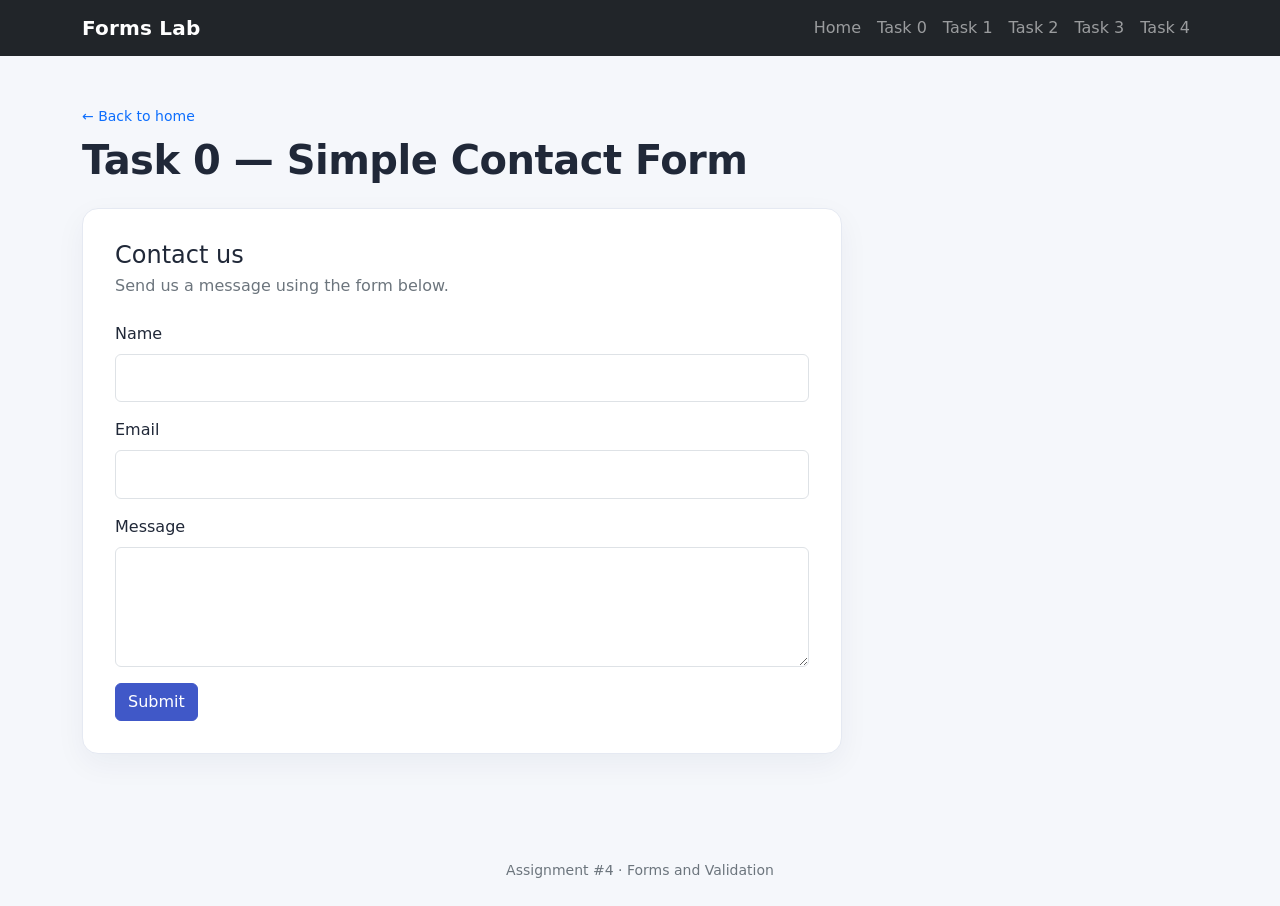
==== task0.html @ e8d1a10a "Add files via upload" ====
<!DOCTYPE html>
<html lang="en">
<head><meta charset="UTF-8"><meta name="viewport" content="width=device-width, initial-scale=1.0">
<title>Task 0 — Simple Contact Form | Forms Lab</title>
<link href="https://cdn.jsdelivr.net/npm/bootstrap@5.3.3/dist/css/bootstrap.min.css" rel="stylesheet">
<link rel="stylesheet" href="../style.css"></head>
<body><nav class="navbar navbar-expand-lg navbar-dark bg-dark">
  <div class="container">
    <a class="navbar-brand fw-semibold" href="../index.html">Forms Lab</a>
    <button class="navbar-toggler" type="button" data-bs-toggle="collapse" data-bs-target="#mainNav" aria-controls="mainNav" aria-expanded="false" aria-label="Toggle navigation"><span class="navbar-toggler-icon"></span></button>
    <div class="collapse navbar-collapse" id="mainNav"><div class="navbar-nav ms-auto">
      <a class="nav-link" href="../index.html">Home</a><a class="nav-link" href="task0.html">Task 0</a><a class="nav-link" href="task1.html">Task 1</a><a class="nav-link" href="task2.html">Task 2</a><a class="nav-link" href="task3.html">Task 3</a><a class="nav-link" href="task4.html">Task 4</a>
    </div></div>
  </div>
</nav>
<main class="container py-5"><div class="page-heading mb-4"><a href="../index.html" class="text-decoration-none small">← Back to home</a><h1 class="mt-2">Task 0 — Simple Contact Form</h1></div>

<div class="form-panel">
  <h2 class="h4 mb-1">Contact us</h2><p class="text-secondary mb-4">Send us a message using the form below.</p>
  <form action="#" method="get">
    <div class="mb-3"><label for="name" class="form-label">Name</label><input id="name" name="name" type="text" class="form-control"></div>
    <div class="mb-3"><label for="email" class="form-label">Email</label><input id="email" name="email" type="email" class="form-control"></div>
    <div class="mb-3"><label for="message" class="form-label">Message</label><textarea id="message" name="message" class="form-control" rows="4"></textarea></div>
    <button type="submit" class="btn btn-primary">Submit</button>
  </form>
</div>

</main><footer class="py-4 text-center text-secondary"><small>Assignment #4 · Forms and Validation</small></footer>

</body></html>
---- style.css ----
body {
  background: #f5f7fb;
  color: #202838;
  min-height: 100vh;
}
.navbar-brand { letter-spacing: .2px; }
.hero {
  color: #fff;
  background: linear-gradient(125deg, #243b80, #526bd5);
  box-shadow: 0 12px 35px rgba(40, 57, 120, .16);
}
.hero .btn { background: #fff; border-color: #fff; color: #243b80; }
.hero .btn:hover { background: #e9edff; border-color: #e9edff; }
.task-card {
  display: block;
  height: 100%;
  padding: 1.25rem;
  background: #fff;
  border: 1px solid #e5e9f2;
  border-radius: 1rem;
  color: inherit;
  text-decoration: none;
  transition: transform .15s ease, box-shadow .15s ease;
}
.task-card:hover {
  transform: translateY(-3px);
  box-shadow: 0 10px 24px rgba(25, 40, 80, .09);
}
.task-card h3 { font-size: 1.1rem; margin-top: .65rem; }
.task-card p { color: #667085; margin-bottom: 0; }
.task-number {
  display: inline-block;
  padding: .25rem .6rem;
  border-radius: 999px;
  background: #edf0ff;
  color: #3048a0;
  font-size: .8rem;
  font-weight: 700;
}
.page-heading h1 { font-weight: 750; letter-spacing: -.5px; }
.form-panel {
  max-width: 760px;
  padding: 2rem;
  border: 1px solid #e5e9f2;
  border-radius: 1rem;
  background: #fff;
  box-shadow: 0 10px 30px rgba(25, 40, 80, .05);
}
.form-control, .form-select { padding: .7rem .85rem; }
.btn-primary { background: #4058c8; border-color: #4058c8; }
.btn-primary:hover { background: #3046ac; border-color: #3046ac; }
footer { margin-top: 2rem; }
@media (max-width: 576px) {
  .form-panel { padding: 1.25rem; }
}
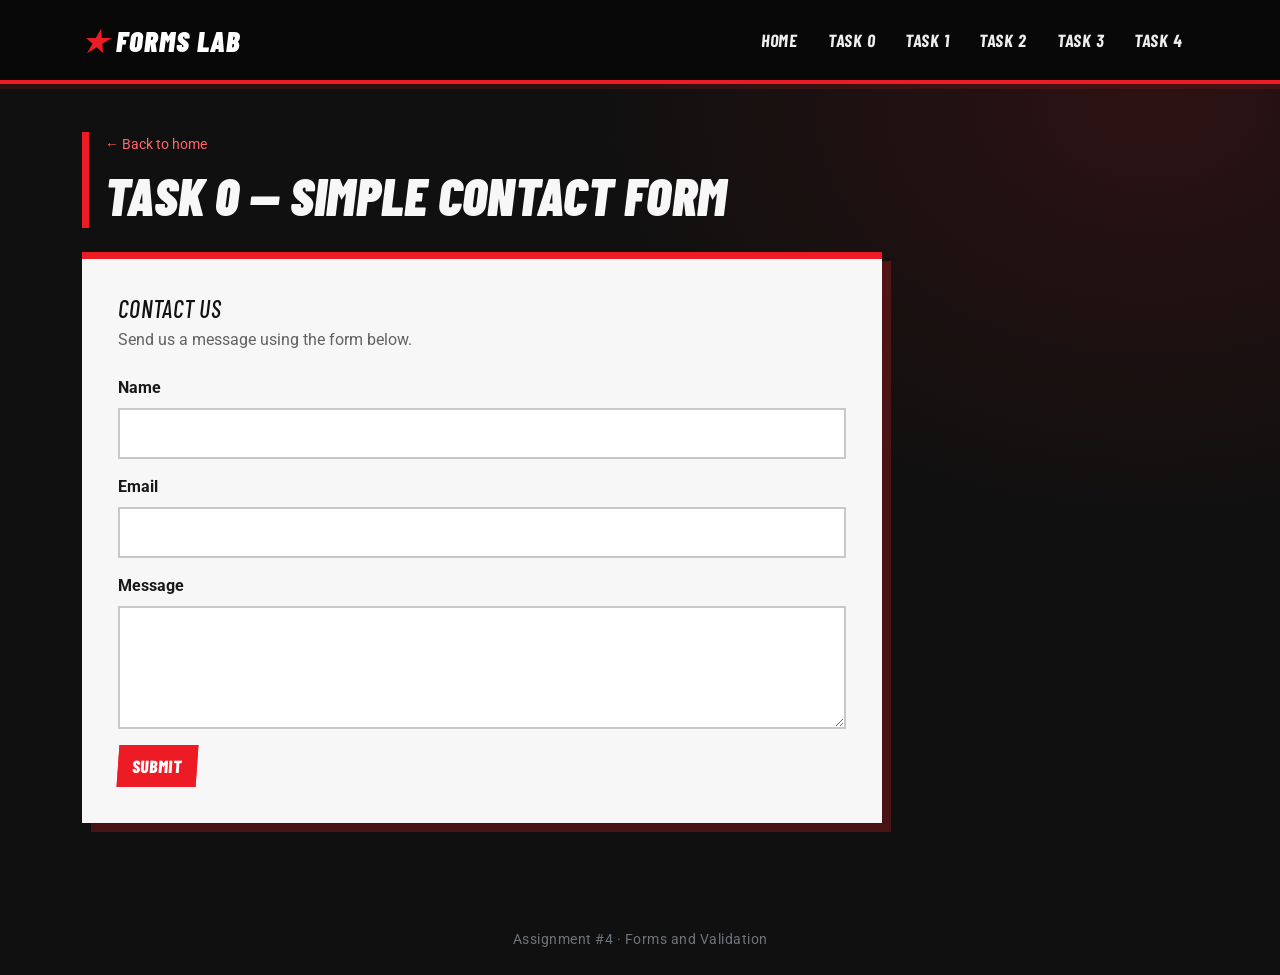
==== commit 29bdb99b: "asdawd" ====
--- a/task0.html
+++ b/task0.html
@@ -1,30 +1,70 @@
+
 <!DOCTYPE html>
 <html lang="en">
-<head><meta charset="UTF-8"><meta name="viewport" content="width=device-width, initial-scale=1.0">
-<title>Task 0 — Simple Contact Form | Forms Lab</title>
-<link href="https://cdn.jsdelivr.net/npm/bootstrap@5.3.3/dist/css/bootstrap.min.css" rel="stylesheet">
-<link rel="stylesheet" href="../style.css"></head>
-<body><nav class="navbar navbar-expand-lg navbar-dark bg-dark">
+<head>
+  <meta charset="UTF-8">
+  <meta name="viewport" content="width=device-width, initial-scale=1.0">
+  <title>Task 0 — Simple Contact Form | Forms Lab</title>
+  <link href="https://cdn.jsdelivr.net/npm/bootstrap@5.3.3/dist/css/bootstrap.min.css" rel="stylesheet">
+  <link rel="stylesheet" href="style.css">
+</head>
+<body>
+
+<nav class="navbar navbar-expand-lg navbar-dark bg-dark">
   <div class="container">
-    <a class="navbar-brand fw-semibold" href="../index.html">Forms Lab</a>
-    <button class="navbar-toggler" type="button" data-bs-toggle="collapse" data-bs-target="#mainNav" aria-controls="mainNav" aria-expanded="false" aria-label="Toggle navigation"><span class="navbar-toggler-icon"></span></button>
-    <div class="collapse navbar-collapse" id="mainNav"><div class="navbar-nav ms-auto">
-      <a class="nav-link" href="../index.html">Home</a><a class="nav-link" href="task0.html">Task 0</a><a class="nav-link" href="task1.html">Task 1</a><a class="nav-link" href="task2.html">Task 2</a><a class="nav-link" href="task3.html">Task 3</a><a class="nav-link" href="task4.html">Task 4</a>
-    </div></div>
+    <a class="navbar-brand fw-semibold" href="index.html">Forms Lab</a>
+    <button class="navbar-toggler" type="button" data-bs-toggle="collapse" data-bs-target="#mainNav" aria-controls="mainNav" aria-expanded="false" aria-label="Toggle navigation">
+      <span class="navbar-toggler-icon"></span>
+    </button>
+    <div class="collapse navbar-collapse" id="mainNav">
+      <div class="navbar-nav ms-auto">
+        <a class="nav-link" href="index.html">Home</a>
+        <a class="nav-link" href="task0.html">Task 0</a>
+        <a class="nav-link" href="task1.html">Task 1</a>
+        <a class="nav-link" href="task2.html">Task 2</a>
+        <a class="nav-link" href="task3.html">Task 3</a>
+        <a class="nav-link" href="task4.html">Task 4</a>
+      </div>
+    </div>
   </div>
 </nav>
-<main class="container py-5"><div class="page-heading mb-4"><a href="../index.html" class="text-decoration-none small">← Back to home</a><h1 class="mt-2">Task 0 — Simple Contact Form</h1></div>
 
-<div class="form-panel">
-  <h2 class="h4 mb-1">Contact us</h2><p class="text-secondary mb-4">Send us a message using the form below.</p>
-  <form action="#" method="get">
-    <div class="mb-3"><label for="name" class="form-label">Name</label><input id="name" name="name" type="text" class="form-control"></div>
-    <div class="mb-3"><label for="email" class="form-label">Email</label><input id="email" name="email" type="email" class="form-control"></div>
-    <div class="mb-3"><label for="message" class="form-label">Message</label><textarea id="message" name="message" class="form-control" rows="4"></textarea></div>
-    <button type="submit" class="btn btn-primary">Submit</button>
-  </form>
-</div>
+<main class="container py-5">
+  <div class="page-heading mb-4">
+    <a href="index.html" class="text-decoration-none small">← Back to home</a>
+    <h1 class="mt-2">Task 0 — Simple Contact Form</h1>
+  </div>
 
-</main><footer class="py-4 text-center text-secondary"><small>Assignment #4 · Forms and Validation</small></footer>
+  <div class="form-panel">
+    <h2 class="h4 mb-1">Contact us</h2>
+    <p class="text-secondary mb-4">
+      Send us a message using the form below.
+    </p>
 
-</body></html>+    <form action="#" method="get">
+      <div class="mb-3">
+        <label for="name" class="form-label">Name</label>
+        <input id="name" name="name" type="text" class="form-control">
+      </div>
+
+      <div class="mb-3">
+        <label for="email" class="form-label">Email</label>
+        <input id="email" name="email" type="email" class="form-control">
+      </div>
+
+      <div class="mb-3">
+        <label for="message" class="form-label">Message</label>
+        <textarea id="message" name="message" class="form-control" rows="4"></textarea>
+      </div>
+
+      <button type="submit" class="btn btn-primary">Submit</button>
+    </form>
+  </div>
+</main>
+
+<footer class="py-4 text-center text-secondary">
+  <small>Assignment #4 · Forms and Validation</small>
+</footer>
+
+</body>
+</html>
--- a/style.css
+++ b/style.css
@@ -1,55 +1,413 @@
+
+/* PERSONA 5 INSPIRED THEME */
+
+@import url('https://fonts.googleapis.com/css2?family=Barlow+Condensed:wght@500;600;700;800;900&family=Roboto:wght@400;500;700;900&display=swap');
+
+:root {
+  --p5-red: #ed1c24;
+  --p5-red-dark: #b80f18;
+  --p5-black: #101010;
+  --p5-panel: #1b1b1b;
+  --p5-white: #f7f7f7;
+  --p5-gray: #b9b9b9;
+}
+
+* {
+  box-sizing: border-box;
+}
+
 body {
-  background: #f5f7fb;
-  color: #202838;
   min-height: 100vh;
-}
-.navbar-brand { letter-spacing: .2px; }
+  margin: 0;
+  color: var(--p5-white);
+  background:
+    radial-gradient(
+      ellipse at 90% 10%,
+      rgba(237, 28, 36, .13),
+      transparent 35%
+    ),
+    var(--p5-black);
+  font-family: 'Roboto', Arial, sans-serif;
+}
+
+/* NAVIGATION */
+
+.navbar,
+.navbar.bg-dark {
+  background: #080808 !important;
+  border-bottom: 4px solid var(--p5-red);
+  box-shadow: 0 5px 0 rgba(237, 28, 36, .13);
+}
+
+.navbar .container {
+  padding-top: .35rem;
+  padding-bottom: .35rem;
+}
+
+.navbar-brand {
+  color: #fff !important;
+  font-family: 'Barlow Condensed', Impact, sans-serif;
+  font-size: 1.8rem;
+  font-weight: 900 !important;
+  font-style: italic;
+  letter-spacing: 1px;
+  text-transform: uppercase;
+}
+
+.navbar-brand::before {
+  content: '★ ';
+  color: var(--p5-red);
+}
+
+.navbar .nav-link {
+  margin: .15rem;
+  padding: .55rem .8rem !important;
+  color: #eee !important;
+  font-family: 'Barlow Condensed', Impact, sans-serif;
+  font-size: 1.1rem;
+  font-weight: 700;
+  letter-spacing: .5px;
+  text-transform: uppercase;
+  transform: skew(-5deg);
+  transition: background .15s ease, color .15s ease;
+}
+
+.navbar .nav-link:hover,
+.navbar .nav-link.active {
+  color: #fff !important;
+  background: var(--p5-red);
+}
+
+.navbar-toggler {
+  border-color: var(--p5-red);
+}
+
+.navbar-toggler:focus {
+  box-shadow: 0 0 0 .2rem rgba(237, 28, 36, .3);
+}
+
+/* HERO SECTION */
+
 .hero {
-  color: #fff;
-  background: linear-gradient(125deg, #243b80, #526bd5);
-  box-shadow: 0 12px 35px rgba(40, 57, 120, .16);
-}
-.hero .btn { background: #fff; border-color: #fff; color: #243b80; }
-.hero .btn:hover { background: #e9edff; border-color: #e9edff; }
+  position: relative;
+  overflow: hidden;
+  color: #fff;
+  background: linear-gradient(
+    115deg,
+    #000 0%,
+    #181818 60%,
+    #780008 100%
+  );
+  border: 2px solid var(--p5-red);
+  border-left: 10px solid var(--p5-red);
+  border-radius: 0 !important;
+  box-shadow: 10px 10px 0 rgba(237, 28, 36, .17);
+  transform: skew(-1deg);
+}
+
+.hero > * {
+  transform: skew(1deg);
+}
+
+.hero::after {
+  content: 'PHANTOM';
+  position: absolute;
+  right: -1rem;
+  bottom: -2.7rem;
+  color: rgba(255, 255, 255, .045);
+  font-family: 'Barlow Condensed', Impact, sans-serif;
+  font-size: clamp(5rem, 15vw, 12rem);
+  font-weight: 900;
+  font-style: italic;
+  pointer-events: none;
+}
+
+.hero .text-uppercase {
+  color: var(--p5-red);
+  letter-spacing: 3px;
+}
+
+.hero h1,
+.page-heading h1,
+main h2,
+.task-card h3 {
+  font-family: 'Barlow Condensed', Impact, sans-serif;
+  font-weight: 900;
+  font-style: italic;
+  text-transform: uppercase;
+  letter-spacing: .3px;
+}
+
+.hero h1 {
+  line-height: .98;
+  text-shadow: 3px 3px 0 var(--p5-red);
+}
+
+.hero .lead {
+  color: #dedede;
+  max-width: 650px;
+}
+
+/* SECTION HEADINGS */
+
+main h2 {
+  color: #fff;
+}
+
+main h2::after {
+  content: '';
+  display: block;
+  width: 70px;
+  height: 4px;
+  margin-top: .45rem;
+  background: var(--p5-red);
+}
+
+/* TASK CARDS */
+
 .task-card {
+  position: relative;
   display: block;
   height: 100%;
-  padding: 1.25rem;
-  background: #fff;
-  border: 1px solid #e5e9f2;
-  border-radius: 1rem;
-  color: inherit;
+  padding: 1.35rem;
+  color: #151515;
   text-decoration: none;
-  transition: transform .15s ease, box-shadow .15s ease;
-}
+  background: var(--p5-white);
+  border: 0;
+  border-left: 7px solid var(--p5-red);
+  border-radius: 0;
+  box-shadow: 5px 5px 0 rgba(237, 28, 36, .3);
+  clip-path: polygon(
+    0 0,
+    100% 0,
+    100% 88%,
+    92% 100%,
+    0 100%
+  );
+  transition:
+    transform .16s ease,
+    background .16s ease,
+    color .16s ease;
+}
+
 .task-card:hover {
-  transform: translateY(-3px);
-  box-shadow: 0 10px 24px rgba(25, 40, 80, .09);
-}
-.task-card h3 { font-size: 1.1rem; margin-top: .65rem; }
-.task-card p { color: #667085; margin-bottom: 0; }
+  color: #fff;
+  background: var(--p5-red);
+  transform: translate(-3px, -3px) rotate(-.4deg);
+  box-shadow: 8px 8px 0 rgba(255, 255, 255, .12);
+}
+
+.task-card h3 {
+  font-size: 1.45rem;
+  margin-top: .65rem;
+}
+
+.task-card p {
+  color: #555;
+  margin-bottom: 0;
+}
+
+.task-card:hover p {
+  color: #fff;
+}
+
 .task-number {
   display: inline-block;
-  padding: .25rem .6rem;
-  border-radius: 999px;
-  background: #edf0ff;
-  color: #3048a0;
-  font-size: .8rem;
+  padding: .25rem .65rem;
+  color: #fff;
+  background: var(--p5-red);
+  border-radius: 0;
+  font-family: 'Barlow Condensed', Impact, sans-serif;
+  font-size: .95rem;
+  font-weight: 800;
+  letter-spacing: 1px;
+  text-transform: uppercase;
+}
+
+.task-card:hover .task-number {
+  color: var(--p5-red);
+  background: #fff;
+}
+
+/* TASK PAGE HEADINGS */
+
+.page-heading {
+  border-left: 7px solid var(--p5-red);
+  padding-left: 1rem;
+}
+
+.page-heading h1 {
+  font-size: clamp(2rem, 5vw, 3.3rem);
+}
+
+.page-heading a {
+  color: #ff656a !important;
+}
+
+.page-heading a:hover {
+  color: #fff !important;
+}
+
+/* FORMS */
+
+.form-panel {
+  max-width: 800px;
+  padding: clamp(1.25rem, 4vw, 2.25rem);
+  color: #181818;
+  background: var(--p5-white);
+  border: 0;
+  border-top: 7px solid var(--p5-red);
+  border-radius: 0;
+  box-shadow: 9px 9px 0 rgba(237, 28, 36, .25);
+}
+
+.form-panel h2 {
+  color: #111;
+}
+
+.form-panel h2::after {
+  display: none;
+}
+
+.form-panel p,
+.form-panel .text-secondary {
+  color: #626262 !important;
+}
+
+.form-label {
+  color: #181818;
   font-weight: 700;
 }
-.page-heading h1 { font-weight: 750; letter-spacing: -.5px; }
-.form-panel {
-  max-width: 760px;
-  padding: 2rem;
-  border: 1px solid #e5e9f2;
-  border-radius: 1rem;
-  background: #fff;
-  box-shadow: 0 10px 30px rgba(25, 40, 80, .05);
-}
-.form-control, .form-select { padding: .7rem .85rem; }
-.btn-primary { background: #4058c8; border-color: #4058c8; }
-.btn-primary:hover { background: #3046ac; border-color: #3046ac; }
-footer { margin-top: 2rem; }
+
+.form-text {
+  color: #666;
+}
+
+.form-control,
+.form-select {
+  padding: .72rem .85rem;
+  color: #171717;
+  background-color: #fff;
+  border: 2px solid #c8c8c8;
+  border-radius: 0;
+}
+
+.form-control:focus,
+.form-select:focus {
+  border-color: var(--p5-red);
+  box-shadow: 0 0 0 .22rem rgba(237, 28, 36, .16);
+}
+
+/* CHECKBOXES AND RADIO BUTTONS */
+
+.form-check-input {
+  border: 2px solid #999;
+  border-radius: 0 !important;
+}
+
+.form-check-input:checked {
+  background-color: var(--p5-red);
+  border-color: var(--p5-red);
+}
+
+.form-check-input:focus {
+  border-color: var(--p5-red);
+  box-shadow: 0 0 0 .2rem rgba(237, 28, 36, .2);
+}
+
+/* BUTTONS */
+
+.btn {
+  border-radius: 0;
+  font-family: 'Barlow Condensed', Impact, sans-serif;
+  font-size: 1.1rem;
+  font-weight: 800;
+  letter-spacing: .7px;
+  text-transform: uppercase;
+  transform: skew(-4deg);
+  transition: transform .15s ease, background .15s ease;
+}
+
+.btn:hover {
+  transform: skew(-4deg) translateY(-2px);
+}
+
+.btn-primary,
+.hero .btn {
+  color: #fff;
+  background: var(--p5-red);
+  border: 2px solid var(--p5-red);
+}
+
+.btn-primary:hover,
+.hero .btn:hover {
+  color: #fff;
+  background: var(--p5-red-dark);
+  border-color: var(--p5-red-dark);
+}
+
+.btn-outline-secondary {
+  color: #333;
+  border: 2px solid #555;
+}
+
+.btn-outline-secondary:hover {
+  color: #fff;
+  background: #222;
+  border-color: #222;
+}
+
+/* ALERTS AND FOOTER */
+
+.alert {
+  color: #eee;
+  background: #1d1d1d;
+  border: 1px solid #444 !important;
+  border-left: 5px solid var(--p5-red) !important;
+  border-radius: 0;
+}
+
+footer {
+  margin-top: 2rem;
+  color: #888 !important;
+}
+
+footer small {
+  letter-spacing: .5px;
+}
+
+/* VALIDATION STATES */
+
+.was-validated .form-control:valid,
+.form-control.is-valid,
+.was-validated .form-select:valid,
+.form-select.is-valid {
+  border-color: #198754;
+}
+
+.was-validated .form-control:invalid,
+.form-control.is-invalid,
+.was-validated .form-select:invalid,
+.form-select.is-invalid {
+  border-color: var(--p5-red);
+}
+
+/* MOBILE */
+
 @media (max-width: 576px) {
-  .form-panel { padding: 1.25rem; }
-}
+  .hero {
+    padding: 1.5rem !important;
+  }
+
+  .hero h1 {
+    font-size: 2.7rem;
+  }
+
+  .form-panel {
+    padding: 1.25rem;
+  }
+
+  .navbar .nav-link {
+    display: inline-block;
+  }
+}
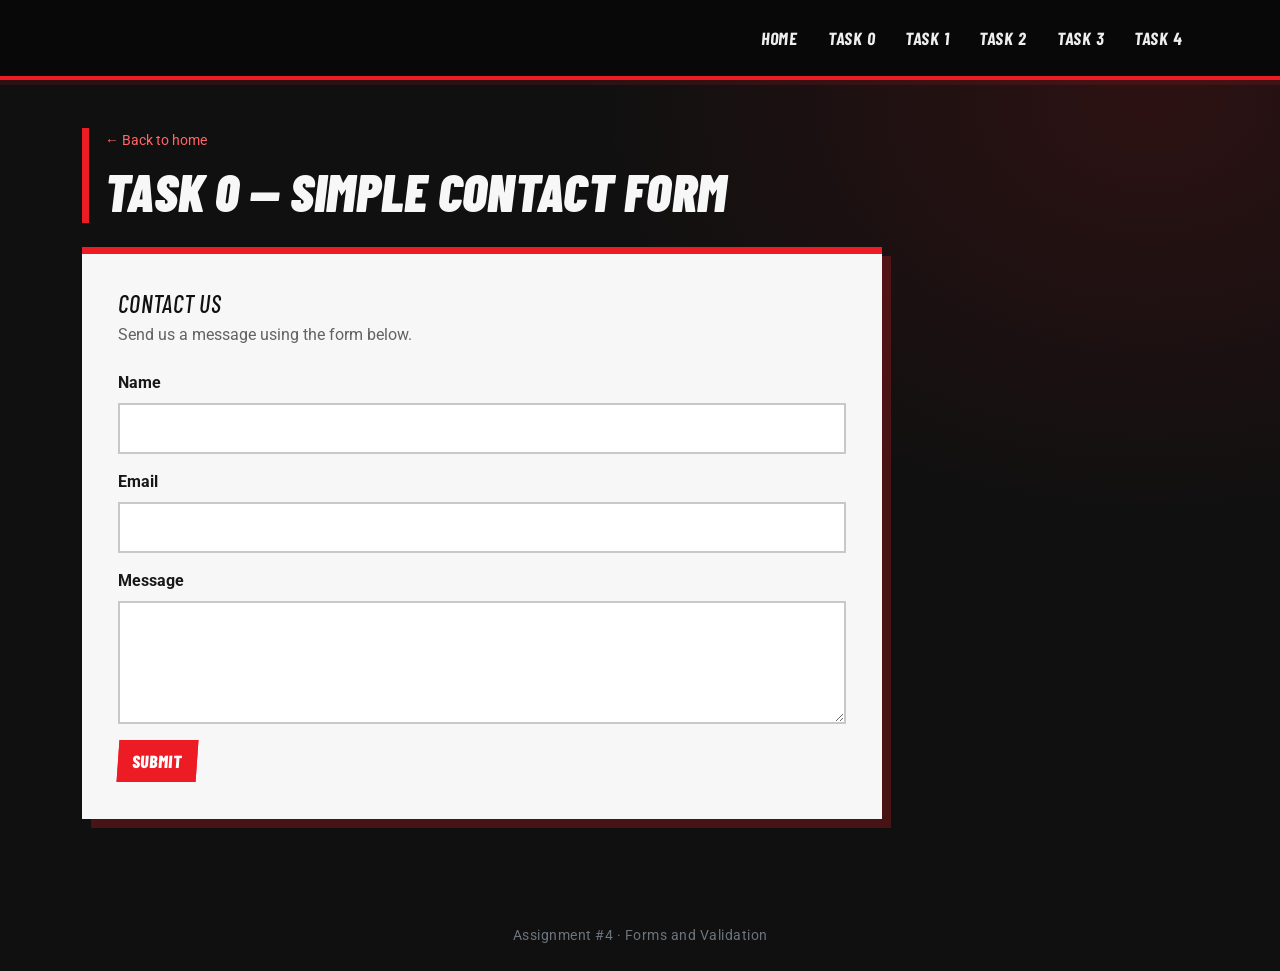
==== commit 1664b42d: "asd" ====
--- a/task0.html
+++ b/task0.html
@@ -12,7 +12,6 @@
 
 <nav class="navbar navbar-expand-lg navbar-dark bg-dark">
   <div class="container">
-    <a class="navbar-brand fw-semibold" href="index.html">Forms Lab</a>
     <button class="navbar-toggler" type="button" data-bs-toggle="collapse" data-bs-target="#mainNav" aria-controls="mainNav" aria-expanded="false" aria-label="Toggle navigation">
       <span class="navbar-toggler-icon"></span>
     </button>
